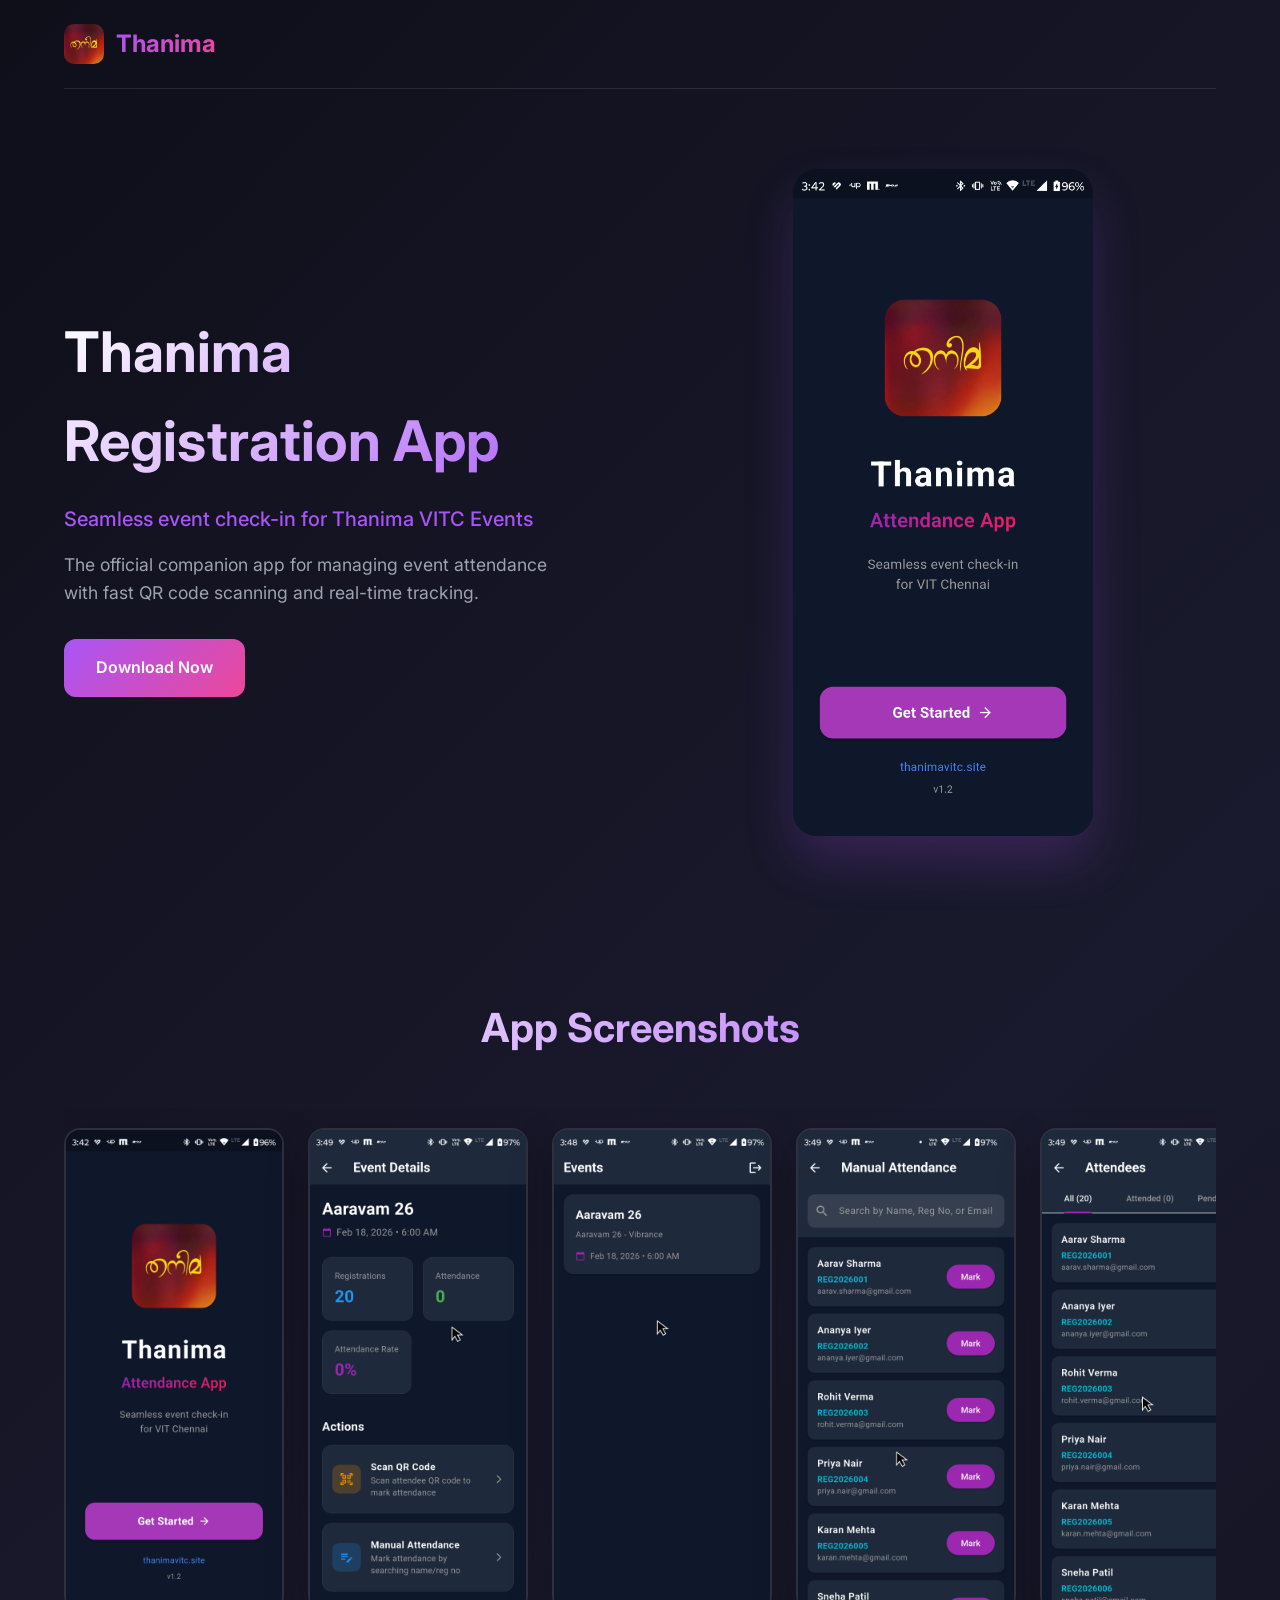
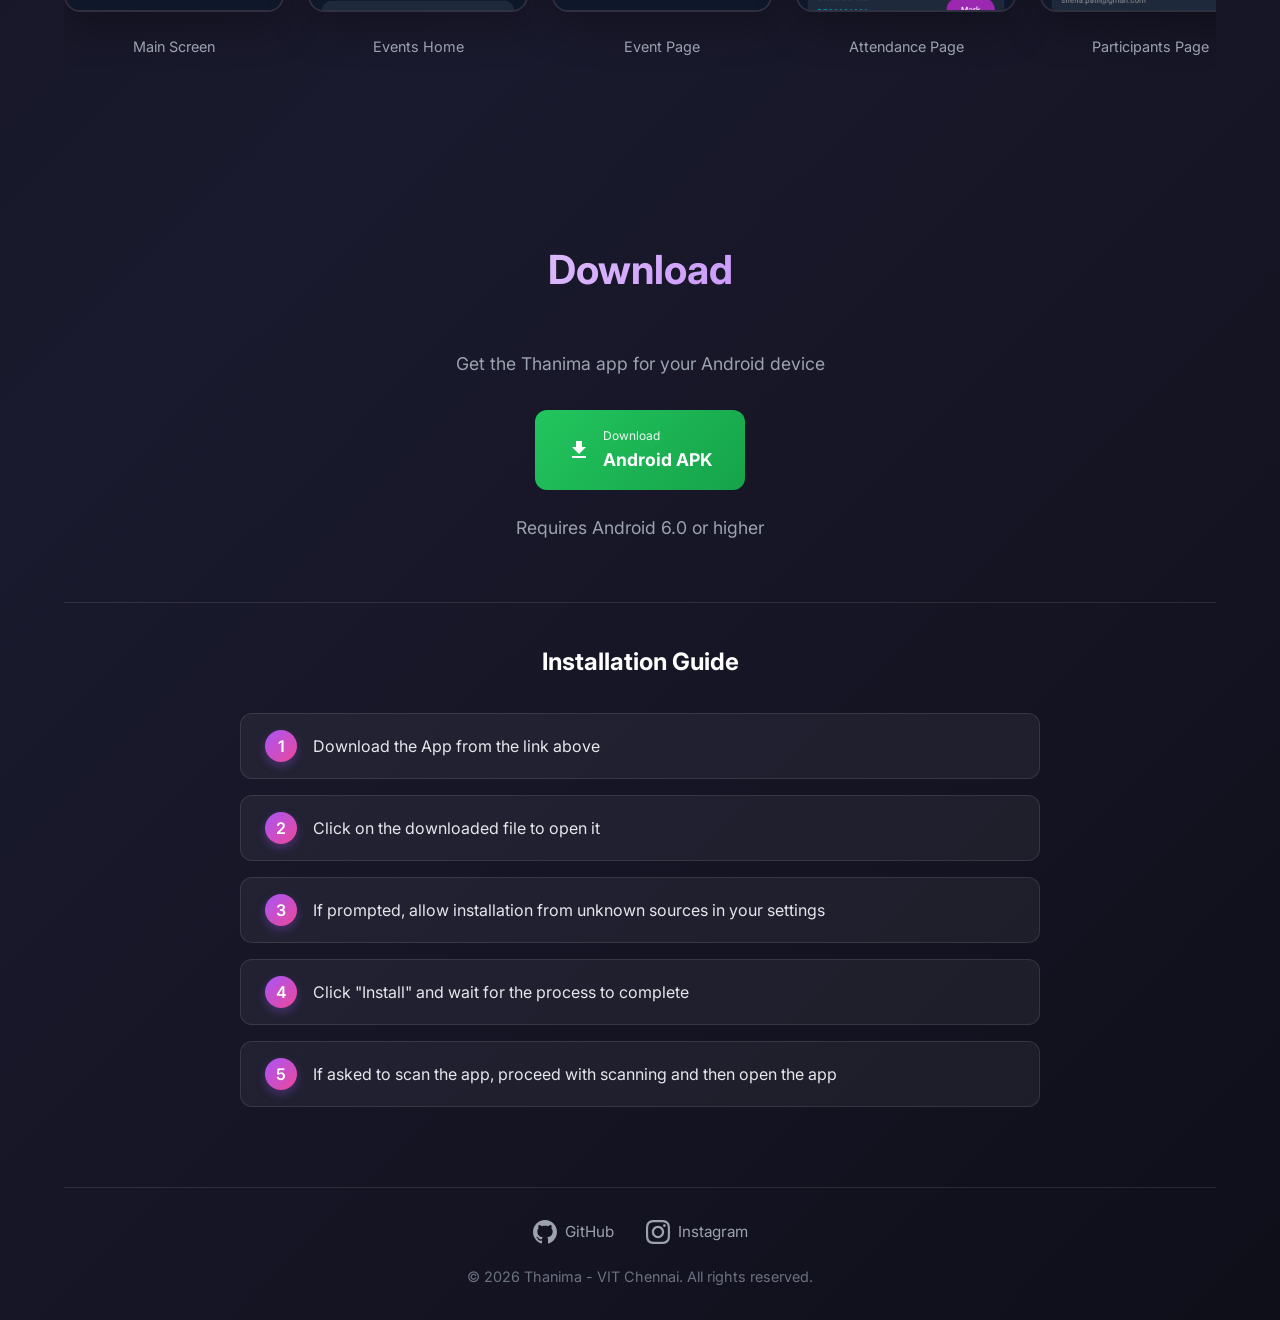
==== docs/index.html @ 4bfd502a "added website and refresh option in app" ====
<!DOCTYPE html>
<html lang="en">

<head>
    <meta charset="UTF-8">
    <meta name="viewport" content="width=device-width, initial-scale=1.0">
    <title>Thanima App - Event Check-in for VIT Chennai</title>
    <link rel="icon" type="image/jpeg" href="thanima_logo.jpg">
    <link rel="preconnect" href="https://fonts.googleapis.com">
    <link rel="preconnect" href="https://fonts.gstatic.com" crossorigin>
    <link href="https://fonts.googleapis.com/css2?family=Inter:wght@400;500;600;700&display=swap" rel="stylesheet">
    <link rel="stylesheet" href="styles.css">
</head>

<body>
    <div class="container">
        <!-- Header -->
        <header class="header">
            <a href="https://thanimavitc.site" class="logo">
                <img src="thanima_logo.jpg" alt="Thanima Logo" class="logo-img">
                <span class="logo-text">Thanima</span>
            </a>
        </header>

        <!-- Hero Section -->
        <section class="hero">
            <div class="hero-content">
                <h1>Thanima Registration App</h1>
                <p class="hero-subtitle">Seamless event check-in for Thanima VITC Events</p>
                <p class="hero-description">
                    The official companion app for managing event attendance with fast QR code scanning
                    and real-time tracking.
                </p>
                <a href="#download" class="btn btn-primary">Download Now</a>
            </div>
            <div class="hero-image">
                <img src="screenshots/main.png" alt="Thanima App Preview">
            </div>
        </section>

        <!-- Screenshots Section -->
        <section id="screenshots" class="screenshots">
            <h2>App Screenshots</h2>
            <div class="screenshots-carousel">
                <div class="screenshot-item">
                    <img src="screenshots/main.png" alt="Welcome Screen">
                    <p>Main Screen</p>
                </div>
                <div class="screenshot-item">
                    <img src="screenshots/events-home.png" alt="Login Screen">
                    <p>Events Home</p>
                </div>
                <div class="screenshot-item">
                    <img src="screenshots/events.png" alt="Events Dashboard">
                    <p>Event Page</p>
                </div>
                <div class="screenshot-item">
                    <img src="screenshots/attendence.png" alt="QR Scanner">
                    <p>Attendance Page</p>
                </div>
                <div class="screenshot-item">
                    <img src="screenshots/participants.png" alt="QR Scanner">
                    <p>Participants Page</p>
                </div>
            </div>
        </section>

        <!-- Download Section -->
        <section id="download" class="download">
            <h2>Download</h2>
            <p>Get the Thanima app for your Android device</p>
            <div class="download-buttons">
                <a href="app-release.apk" class="btn btn-download" download>
                    <svg viewBox="0 0 24 24" fill="currentColor" width="24" height="24">
                        <path d="M5 20h14v-2H5v2zM19 9h-4V3H9v6H5l7 7 7-7z" />
                    </svg>
                    <span>
                        <small>Download</small>
                        <strong>Android APK</strong>
                    </span>
                </a>
            </div>
            <p class="download-note">Requires Android 6.0 or higher</p>

            <!-- Installation Guide -->
            <div class="install-guide">
                <h3>Installation Guide</h3>
                <div class="install-steps-text">
                    <div class="step-item">
                        <span class="step-number">1</span>
                        <p>Download the App from the link above</p>
                    </div>
                    <div class="step-item">
                        <span class="step-number">2</span>
                        <p>Click on the downloaded file to open it</p>
                    </div>
                    <div class="step-item">
                        <span class="step-number">3</span>
                        <p>If prompted, allow installation from unknown sources in your settings</p>
                    </div>
                    <div class="step-item">
                        <span class="step-number">4</span>
                        <p>Click "Install" and wait for the process to complete</p>
                    </div>
                    <div class="step-item">
                        <span class="step-number">5</span>
                        <p>If asked to scan the app, proceed with scanning and then open the app</p>
                    </div>
                </div>
            </div>
        </section>

        <!-- Footer -->
        <footer class="footer">
            <div class="footer-links">
                <a href="https://github.com/ThanimaVITC" target="_blank" rel="noopener">
                    <svg viewBox="0 0 24 24" fill="currentColor" width="24" height="24">
                        <path
                            d="M12 0c-6.626 0-12 5.373-12 12 0 5.302 3.438 9.8 8.207 11.387.599.111.793-.261.793-.577v-2.234c-3.338.726-4.033-1.416-4.033-1.416-.546-1.387-1.333-1.756-1.333-1.756-1.089-.745.083-.729.083-.729 1.205.084 1.839 1.237 1.839 1.237 1.07 1.834 2.807 1.304 3.492.997.107-.775.418-1.305.762-1.604-2.665-.305-5.467-1.334-5.467-5.931 0-1.311.469-2.381 1.236-3.221-.124-.303-.535-1.524.117-3.176 0 0 1.008-.322 3.301 1.23.957-.266 1.983-.399 3.003-.404 1.02.005 2.047.138 3.006.404 2.291-1.552 3.297-1.23 3.297-1.23.653 1.653.242 2.874.118 3.176.77.84 1.235 1.911 1.235 3.221 0 4.609-2.807 5.624-5.479 5.921.43.372.823 1.102.823 2.222v3.293c0 .319.192.694.801.576 4.765-1.589 8.199-6.086 8.199-11.386 0-6.627-5.373-12-12-12z" />
                    </svg>
                    GitHub
                </a>
                <a href="https://instagram.com/thanimavitc" target="_blank" rel="noopener">
                    <svg viewBox="0 0 24 24" fill="currentColor" width="24" height="24">
                        <path
                            d="M12 2.163c3.204 0 3.584.012 4.85.07 3.252.148 4.771 1.691 4.919 4.919.058 1.265.069 1.645.069 4.849 0 3.205-.012 3.584-.069 4.849-.149 3.225-1.664 4.771-4.919 4.919-1.266.058-1.644.07-4.85.07-3.204 0-3.584-.012-4.849-.07-3.26-.149-4.771-1.699-4.919-4.92-.058-1.265-.07-1.644-.07-4.849 0-3.204.013-3.583.07-4.849.149-3.227 1.664-4.771 4.919-4.919 1.266-.057 1.645-.069 4.849-.069zm0-2.163c-3.259 0-3.667.014-4.947.072-4.358.2-6.78 2.618-6.98 6.98-.059 1.281-.073 1.689-.073 4.948 0 3.259.014 3.668.072 4.948.2 4.358 2.618 6.78 6.98 6.98 1.281.058 1.689.072 4.948.072 3.259 0 3.668-.014 4.948-.072 4.354-.2 6.782-2.618 6.979-6.98.059-1.28.073-1.689.073-4.948 0-3.259-.014-3.667-.072-4.947-.196-4.354-2.617-6.78-6.979-6.98-1.281-.059-1.69-.073-4.949-.073zm0 5.838c-3.403 0-6.162 2.759-6.162 6.162s2.759 6.163 6.162 6.163 6.162-2.759 6.162-6.163c0-3.403-2.759-6.162-6.162-6.162zm0 10.162c-2.209 0-4-1.79-4-4 0-2.209 1.791-4 4-4s4 1.791 4 4c0 2.21-1.791 4-4 4zm6.406-11.845c-.796 0-1.441.645-1.441 1.44s.645 1.44 1.441 1.44c.795 0 1.439-.645 1.439-1.44s-.644-1.44-1.439-1.44z" />
                    </svg>
                    Instagram
                </a>
            </div>
            <p>&copy; 2026 Thanima - VIT Chennai. All rights reserved.</p>
        </footer>
    </div>
</body>

</html>
---- docs/styles.css ----
/* Reset and Base Styles */
* {
    margin: 0;
    padding: 0;
    box-sizing: border-box;
}

html {
    scroll-behavior: smooth;
}

body {
    font-family: 'Inter', -apple-system, BlinkMacSystemFont, sans-serif;
    background: linear-gradient(135deg, #0f0f1a 0%, #1a1a2e 50%, #0f0f1a 100%);
    color: #ffffff;
    min-height: 100vh;
    line-height: 1.6;
}

.container {
    max-width: 1200px;
    margin: 0 auto;
    padding: 0 24px;
}

/* Header */
.header {
    display: flex;
    justify-content: space-between;
    align-items: center;
    padding: 24px 0;
    border-bottom: 1px solid rgba(255, 255, 255, 0.1);
}

.logo {
    display: flex;
    align-items: center;
    gap: 12px;
    text-decoration: none;
}

.logo-img {
    width: 40px;
    height: 40px;
    border-radius: 10px;
}

.logo-text {
    font-size: 1.5rem;
    font-weight: 700;
    background: linear-gradient(135deg, #a855f7, #ec4899);
    -webkit-background-clip: text;
    -webkit-text-fill-color: transparent;
    background-clip: text;
}

.nav {
    display: flex;
    gap: 32px;
    align-items: center;
}

.nav a {
    color: #9ca3af;
    text-decoration: none;
    font-size: 0.95rem;
    font-weight: 500;
    transition: color 0.2s;
}

.nav a:hover {
    color: #ffffff;
}

.nav-download {
    background: linear-gradient(135deg, #a855f7, #ec4899);
    color: #fff !important;
    padding: 10px 20px;
    border-radius: 8px;
}

/* Hero Section */
.hero {
    display: flex;
    align-items: center;
    justify-content: space-between;
    padding: 80px 0;
    gap: 60px;
}

.hero-content {
    flex: 1;
}

.hero h1 {
    font-size: 3.5rem;
    font-weight: 700;
    margin-bottom: 16px;
    background: linear-gradient(135deg, #ffffff, #a855f7);
    -webkit-background-clip: text;
    -webkit-text-fill-color: transparent;
    background-clip: text;
}

.hero-subtitle {
    font-size: 1.25rem;
    color: #a855f7;
    margin-bottom: 16px;
    font-weight: 500;
}

.hero-description {
    font-size: 1.1rem;
    color: #9ca3af;
    margin-bottom: 32px;
    max-width: 500px;
}

.hero-image {
    flex: 1;
    display: flex;
    justify-content: center;
}

.hero-image img {
    max-width: 300px;
    height: auto;
    border-radius: 24px;
    box-shadow: 0 25px 50px rgba(168, 85, 247, 0.2);
}

/* Buttons */
.btn {
    display: inline-flex;
    align-items: center;
    gap: 12px;
    padding: 16px 32px;
    border-radius: 12px;
    font-size: 1rem;
    font-weight: 600;
    text-decoration: none;
    transition: all 0.3s;
}

.btn-primary {
    background: linear-gradient(135deg, #a855f7, #ec4899);
    color: #fff;
}

.btn-primary:hover {
    transform: translateY(-2px);
    box-shadow: 0 10px 30px rgba(168, 85, 247, 0.4);
}

.btn-download {
    background: linear-gradient(135deg, #22c55e, #16a34a);
    color: #fff;
}

.btn-download:hover {
    transform: translateY(-2px);
    box-shadow: 0 10px 30px rgba(34, 197, 94, 0.4);
}

.btn-download span {
    display: flex;
    flex-direction: column;
    align-items: flex-start;
}

.btn-download small {
    font-size: 0.75rem;
    font-weight: 400;
    opacity: 0.9;
}

.btn-download strong {
    font-size: 1.1rem;
}

/* Features Section */
.features {
    padding: 80px 0;
}

.features h2,
.screenshots h2,
.download h2 {
    font-size: 2.5rem;
    text-align: center;
    margin-bottom: 48px;
    background: linear-gradient(135deg, #ffffff, #a855f7);
    -webkit-background-clip: text;
    -webkit-text-fill-color: transparent;
    background-clip: text;
}

.features-grid {
    display: grid;
    grid-template-columns: repeat(auto-fit, minmax(250px, 1fr));
    gap: 24px;
}

.feature-card {
    background: rgba(255, 255, 255, 0.05);
    border: 1px solid rgba(255, 255, 255, 0.1);
    border-radius: 16px;
    padding: 32px;
    transition: all 0.3s;
}

.feature-card:hover {
    background: rgba(255, 255, 255, 0.08);
    transform: translateY(-4px);
    border-color: rgba(168, 85, 247, 0.3);
}

.feature-icon {
    width: 48px;
    height: 48px;
    background: linear-gradient(135deg, rgba(168, 85, 247, 0.2), rgba(236, 72, 153, 0.2));
    border-radius: 12px;
    display: flex;
    align-items: center;
    justify-content: center;
    margin-bottom: 20px;
}

.feature-icon svg {
    width: 24px;
    height: 24px;
    color: #a855f7;
}

.feature-card h3 {
    font-size: 1.25rem;
    margin-bottom: 12px;
    color: #ffffff;
}

.feature-card p {
    color: #9ca3af;
    font-size: 0.95rem;
}

/* Screenshots Section */
.screenshots {
    padding: 80px 0;
}

.screenshots-carousel {
    display: flex;
    gap: 24px;
    overflow-x: auto;
    padding: 20px 0;
    scroll-snap-type: x mandatory;
}

.screenshot-item {
    flex: 0 0 auto;
    text-align: center;
    scroll-snap-align: center;
}

.screenshot-item img {
    width: 220px;
    height: auto;
    border-radius: 16px;
    border: 2px solid rgba(255, 255, 255, 0.1);
    box-shadow: 0 15px 40px rgba(0, 0, 0, 0.3);
    transition: transform 0.3s;
}

.screenshot-item img:hover {
    transform: scale(1.05);
}

.screenshot-item p {
    margin-top: 16px;
    color: #9ca3af;
    font-size: 0.9rem;
}

/* Download Section */
.download {
    padding: 80px 0;
    text-align: center;
}

.download>p {
    color: #9ca3af;
    margin-bottom: 32px;
    font-size: 1.1rem;
}

.download-buttons {
    display: flex;
    justify-content: center;
    gap: 16px;
    margin-bottom: 24px;
}

.download-note {
    color: #6b7280;
    font-size: 0.85rem;
}

/* Footer */
.footer {
    border-top: 1px solid rgba(255, 255, 255, 0.1);
    padding: 32px 0;
    text-align: center;
    color: #6b7280;
    font-size: 0.9rem;
}

.footer-links {
    display: flex;
    justify-content: center;
    gap: 32px;
    margin-bottom: 20px;
}

.footer-links a {
    display: flex;
    align-items: center;
    gap: 8px;
    color: #9ca3af;
    text-decoration: none;
    font-size: 0.95rem;
    transition: color 0.2s;
}

.footer-links a:hover {
    color: #a855f7;
}

.footer-links svg {
    transition: transform 0.2s;
}

.footer-links a:hover svg {
    transform: scale(1.1);
}

/* Installation Guide */
.install-guide {
    margin-top: 60px;
    padding-top: 40px;
    border-top: 1px solid rgba(255, 255, 255, 0.1);
}

.install-guide h3 {
    font-size: 1.5rem;
    margin-bottom: 32px;
    color: #ffffff;
    text-align: center;
}

.install-steps-text {
    max-width: 800px;
    margin: 0 auto;
    display: flex;
    flex-direction: column;
    gap: 16px;
}

.step-item {
    background: rgba(255, 255, 255, 0.05);
    border: 1px solid rgba(255, 255, 255, 0.1);
    border-radius: 12px;
    padding: 16px 24px;
    display: flex;
    align-items: center;
    gap: 16px;
    transition: all 0.2s;
}

.step-item:hover {
    background: rgba(255, 255, 255, 0.08);
    transform: translateX(4px);
    border-color: rgba(168, 85, 247, 0.3);
}

.step-number {
    width: 32px;
    height: 32px;
    background: linear-gradient(135deg, #a855f7, #ec4899);
    border-radius: 50%;
    display: flex;
    align-items: center;
    justify-content: center;
    font-weight: 600;
    font-size: 1rem;
    color: white;
    flex-shrink: 0;
    box-shadow: 0 4px 10px rgba(168, 85, 247, 0.3);
}

.step-item p {
    color: #e5e7eb;
    font-size: 1rem;
    margin: 0;
    text-align: left;
}

/* Responsive */
@media (max-width: 768px) {
    .header {
        flex-direction: column;
        gap: 20px;
    }

    .nav {
        gap: 16px;
    }

    .hero {
        flex-direction: column;
        text-align: center;
        padding: 40px 0;
    }

    .hero h1 {
        font-size: 2.5rem;
    }

    .hero-description {
        max-width: 100%;
    }

    .features h2,
    .screenshots h2,
    .download h2 {
        font-size: 2rem;
    }
}
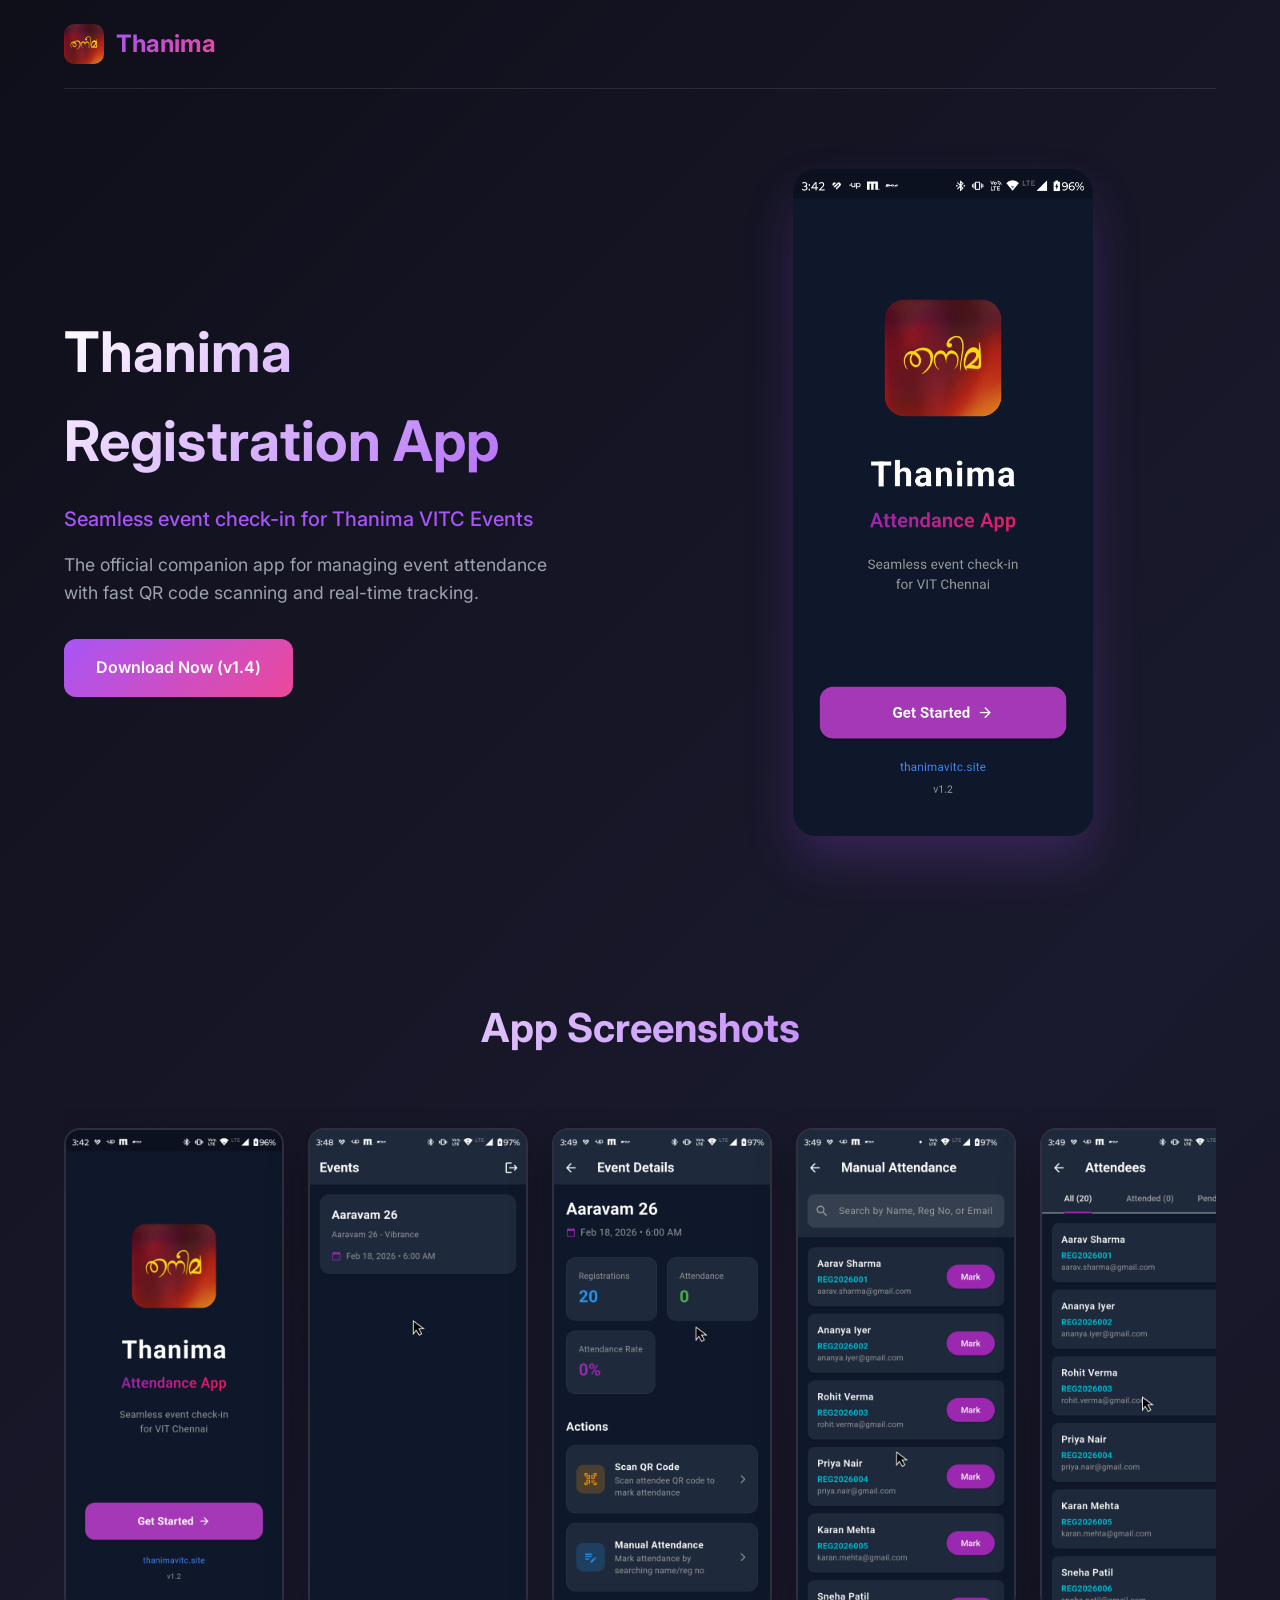
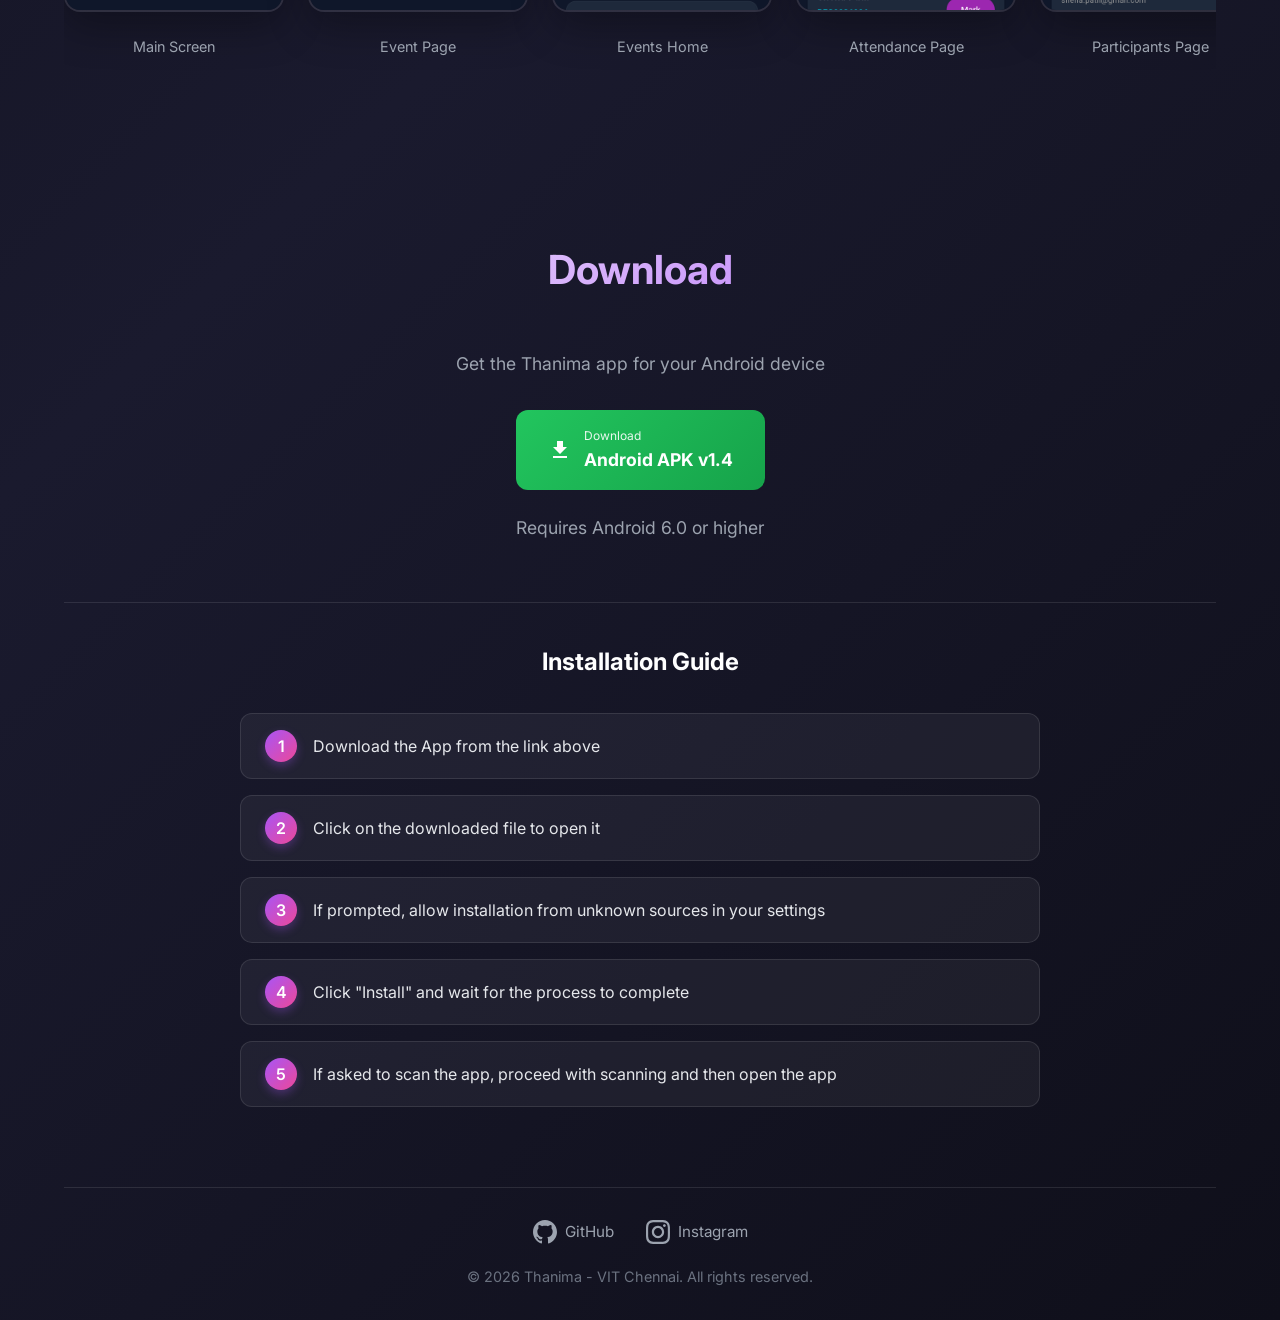
==== commit ab2b5c31: "updated webpage" ====
--- a/docs/index.html
+++ b/docs/index.html
@@ -31,7 +31,7 @@
                     The official companion app for managing event attendance with fast QR code scanning
                     and real-time tracking.
                 </p>
-                <a href="#download" class="btn btn-primary">Download Now</a>
+                <a href="#download" class="btn btn-primary">Download Now (v1.4)</a>
             </div>
             <div class="hero-image">
                 <img src="screenshots/main.png" alt="Thanima App Preview">
@@ -47,13 +47,14 @@
                     <p>Main Screen</p>
                 </div>
                 <div class="screenshot-item">
+                    <img src="screenshots/events.png" alt="Events Dashboard">
+                    <p>Event Page</p>
+                </div>
+                <div class="screenshot-item">
                     <img src="screenshots/events-home.png" alt="Login Screen">
                     <p>Events Home</p>
                 </div>
-                <div class="screenshot-item">
-                    <img src="screenshots/events.png" alt="Events Dashboard">
-                    <p>Event Page</p>
-                </div>
+
                 <div class="screenshot-item">
                     <img src="screenshots/attendence.png" alt="QR Scanner">
                     <p>Attendance Page</p>
@@ -70,13 +71,13 @@
             <h2>Download</h2>
             <p>Get the Thanima app for your Android device</p>
             <div class="download-buttons">
-                <a href="app-release.apk" class="btn btn-download" download>
+                <a href="https://github.com/ThanimaVITC/thanima-ticket-generation-mobile-app/releases/download/v1.4/thanima_reg_v1.4.apk" class="btn btn-download" download>
                     <svg viewBox="0 0 24 24" fill="currentColor" width="24" height="24">
                         <path d="M5 20h14v-2H5v2zM19 9h-4V3H9v6H5l7 7 7-7z" />
                     </svg>
                     <span>
                         <small>Download</small>
-                        <strong>Android APK</strong>
+                        <strong>Android APK v1.4</strong>
                     </span>
                 </a>
             </div>
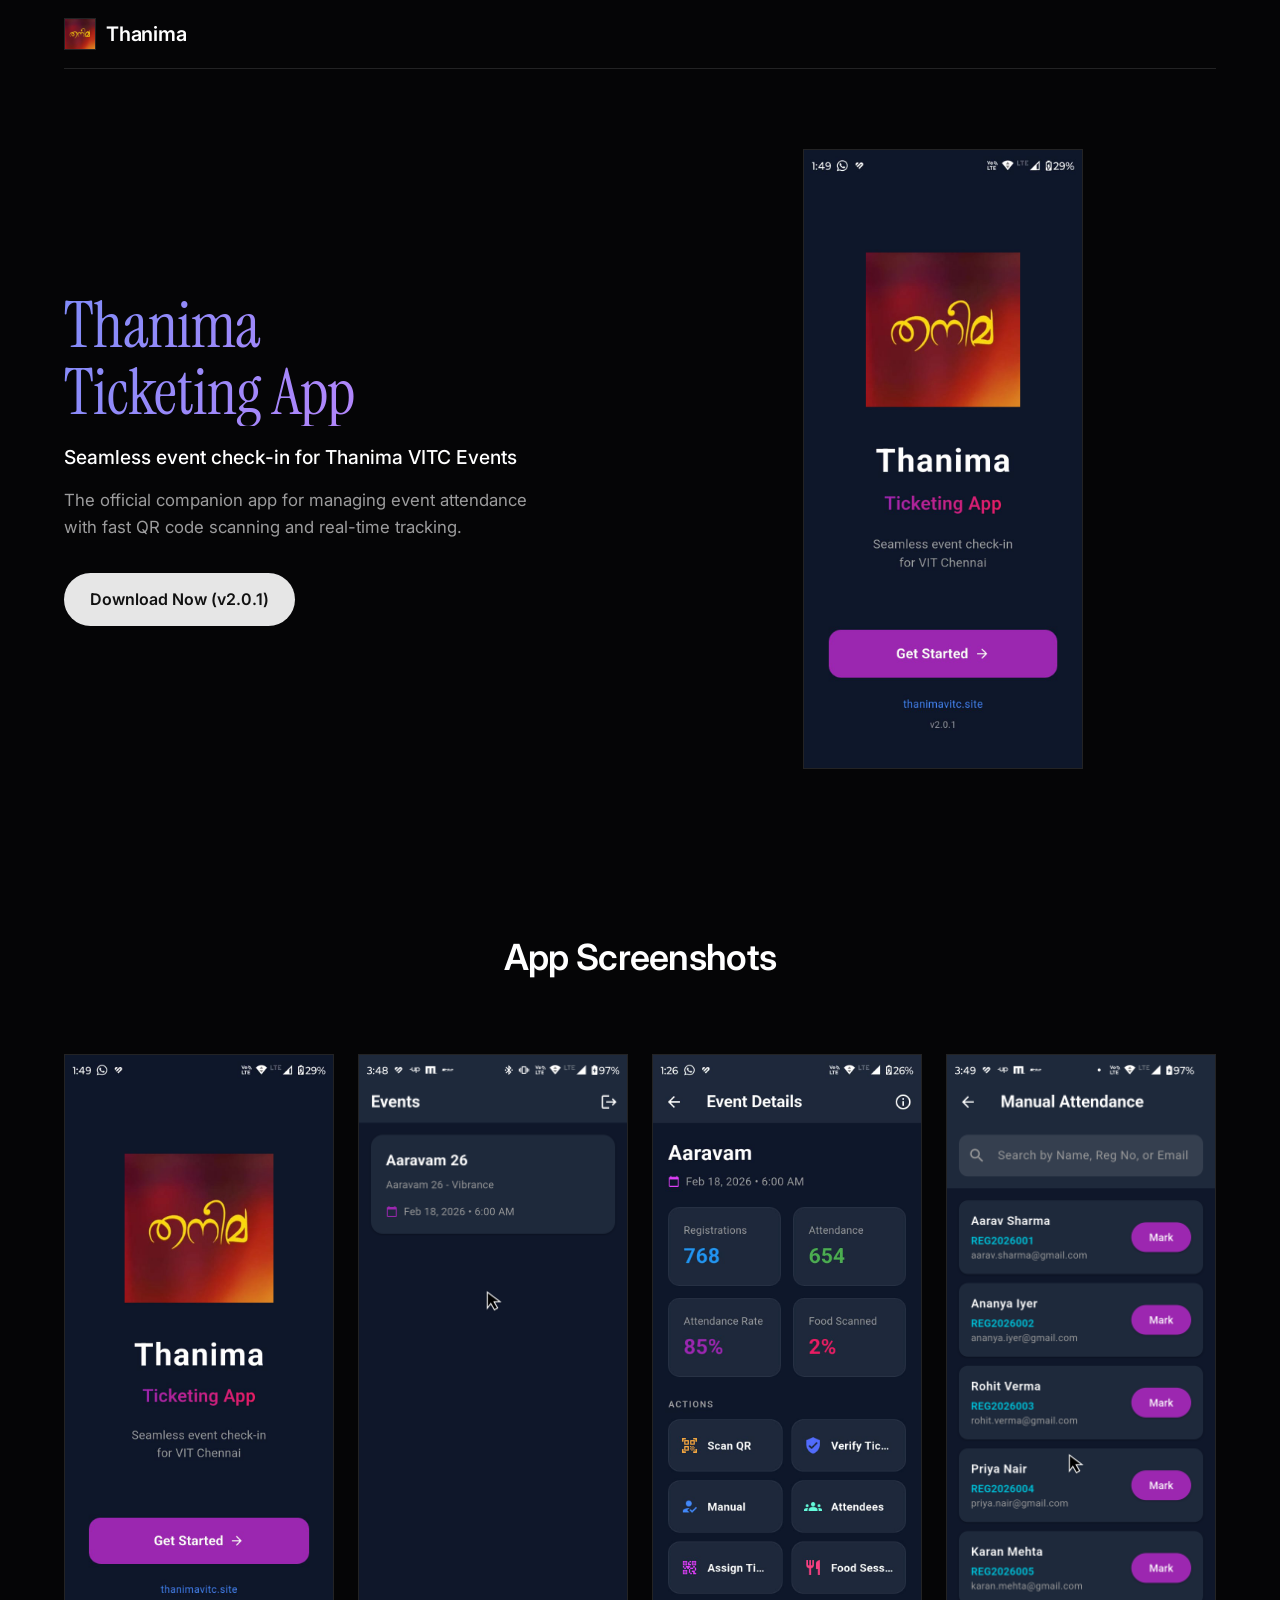
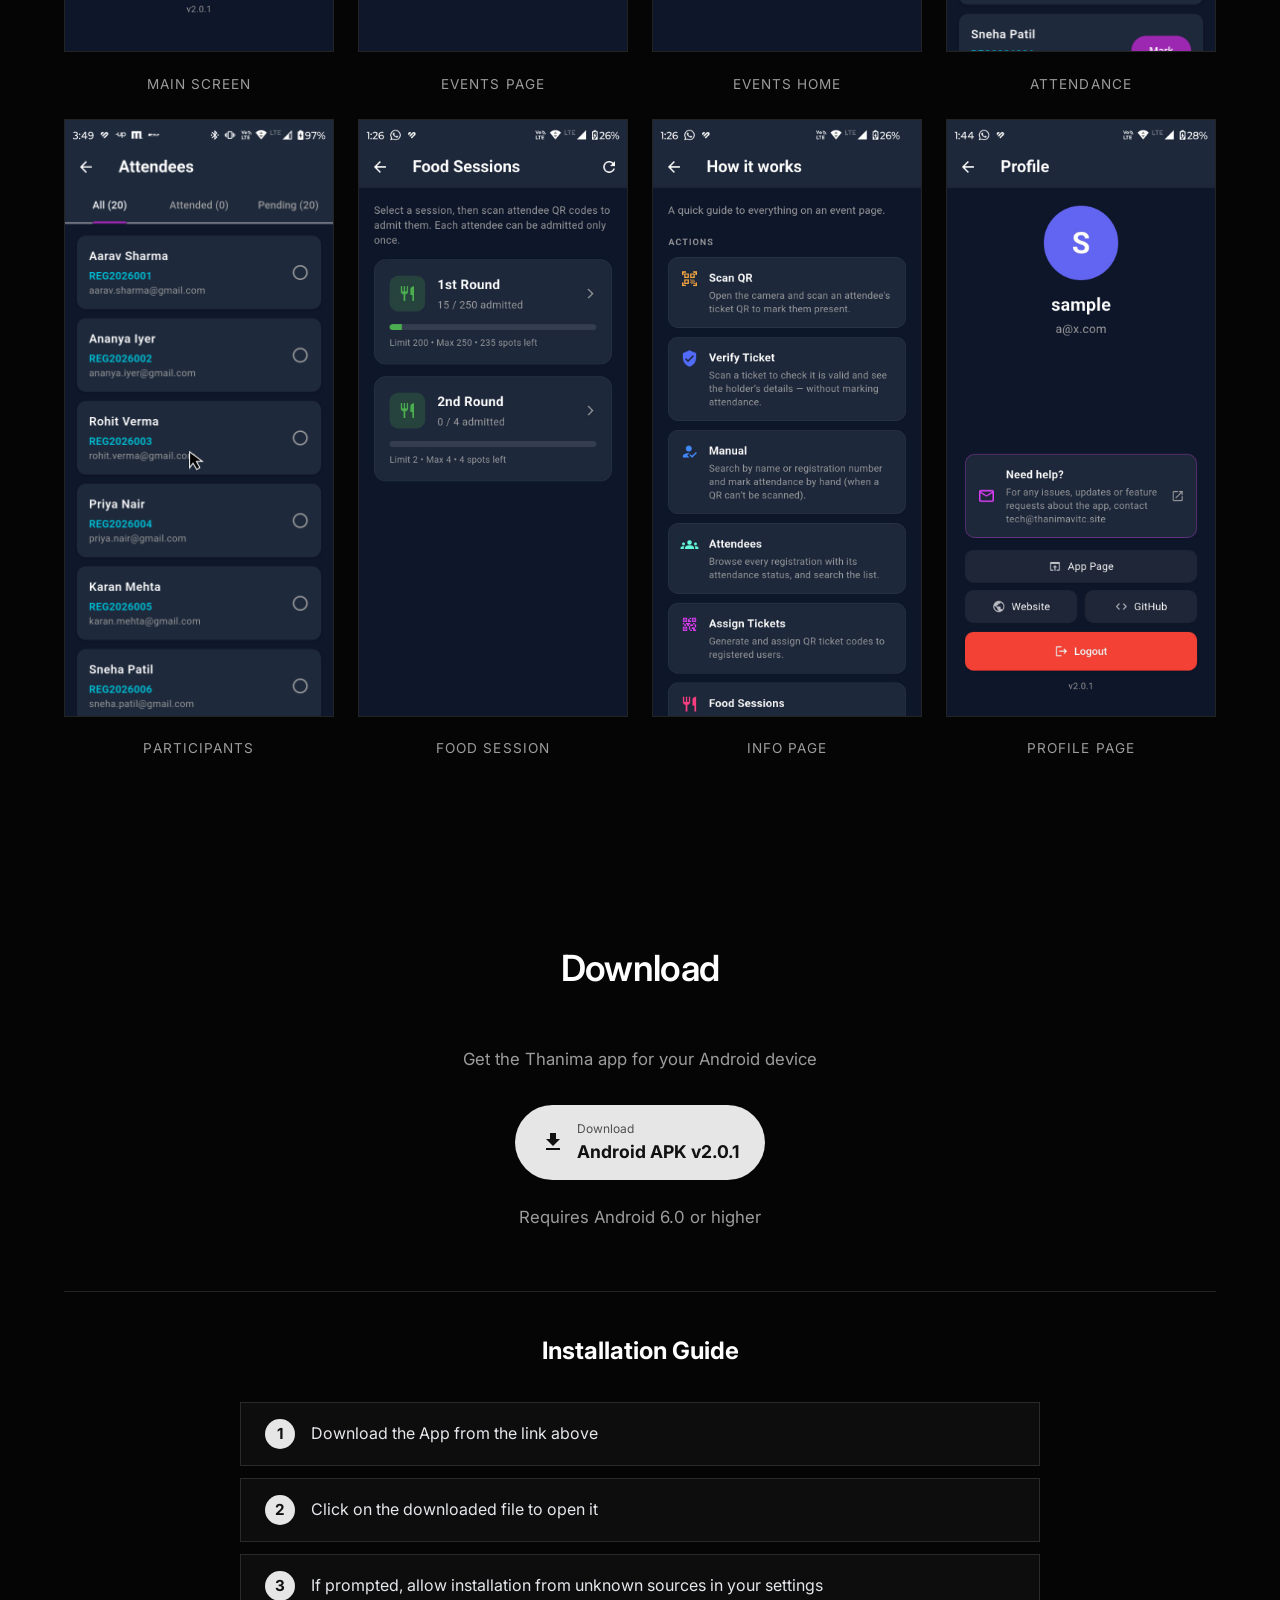
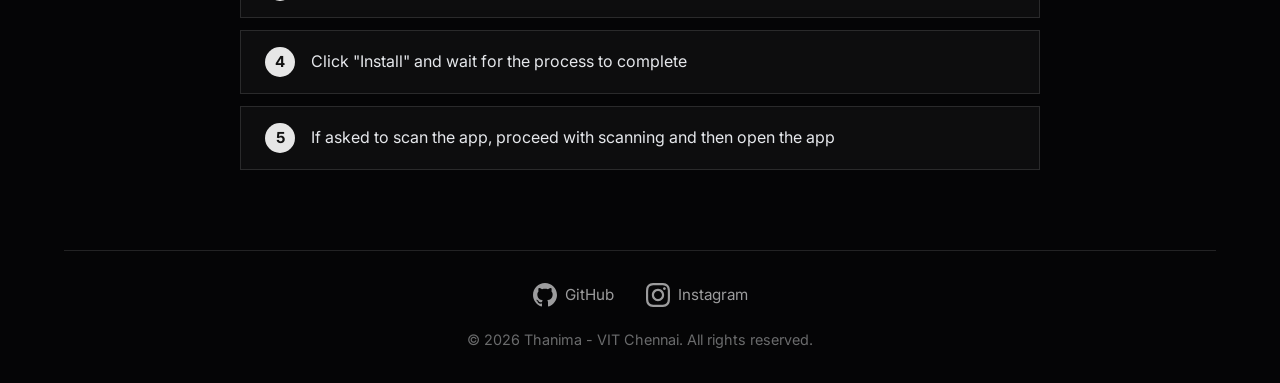
==== commit 523cca60: "Added food session, caching and updated ui and versino to v2.0.1" ====
--- a/docs/index.html
+++ b/docs/index.html
@@ -4,11 +4,11 @@
 <head>
     <meta charset="UTF-8">
     <meta name="viewport" content="width=device-width, initial-scale=1.0">
-    <title>Thanima App - Event Check-in for VIT Chennai</title>
+    <title>Thanima Ticketing App - Event Check-in for VIT Chennai</title>
     <link rel="icon" type="image/jpeg" href="thanima_logo.jpg">
     <link rel="preconnect" href="https://fonts.googleapis.com">
     <link rel="preconnect" href="https://fonts.gstatic.com" crossorigin>
-    <link href="https://fonts.googleapis.com/css2?family=Inter:wght@400;500;600;700&display=swap" rel="stylesheet">
+    <link href="https://fonts.googleapis.com/css2?family=Inter:wght@400;500;600;700&family=Instrument+Serif:ital@0;1&display=swap" rel="stylesheet">
     <link rel="stylesheet" href="styles.css">
 </head>
 
@@ -25,13 +25,13 @@
         <!-- Hero Section -->
         <section class="hero">
             <div class="hero-content">
-                <h1>Thanima Registration App</h1>
+                <h1>Thanima<br class="mobile-break"> Ticketing App</h1>
                 <p class="hero-subtitle">Seamless event check-in for Thanima VITC Events</p>
                 <p class="hero-description">
                     The official companion app for managing event attendance with fast QR code scanning
                     and real-time tracking.
                 </p>
-                <a href="#download" class="btn btn-primary">Download Now (v1.4)</a>
+                <a href="#download" class="btn btn-primary">Download Now (v2.0.1)</a>
             </div>
             <div class="hero-image">
                 <img src="screenshots/main.png" alt="Thanima App Preview">
@@ -43,25 +43,36 @@
             <h2>App Screenshots</h2>
             <div class="screenshots-carousel">
                 <div class="screenshot-item">
-                    <img src="screenshots/main.png" alt="Welcome Screen">
+                    <img src="screenshots/main.png" alt="Main Screen" loading="lazy">
                     <p>Main Screen</p>
                 </div>
                 <div class="screenshot-item">
-                    <img src="screenshots/events.png" alt="Events Dashboard">
-                    <p>Event Page</p>
+                    <img src="screenshots/events.png" alt="Events Page" loading="lazy">
+                    <p>Events Page</p>
                 </div>
                 <div class="screenshot-item">
-                    <img src="screenshots/events-home.png" alt="Login Screen">
+                    <img src="screenshots/events-home.png" alt="Events Home" loading="lazy">
                     <p>Events Home</p>
                 </div>
-
                 <div class="screenshot-item">
-                    <img src="screenshots/attendence.png" alt="QR Scanner">
-                    <p>Attendance Page</p>
+                    <img src="screenshots/attendence.png" alt="Attendance" loading="lazy">
+                    <p>Attendance</p>
                 </div>
                 <div class="screenshot-item">
-                    <img src="screenshots/participants.png" alt="QR Scanner">
-                    <p>Participants Page</p>
+                    <img src="screenshots/participants.png" alt="Participants" loading="lazy">
+                    <p>Participants</p>
+                </div>
+                <div class="screenshot-item">
+                    <img src="screenshots/food-sessino.png" alt="Food Session" loading="lazy">
+                    <p>Food Session</p>
+                </div>
+                <div class="screenshot-item">
+                    <img src="screenshots/info-page.png" alt="Info Page" loading="lazy">
+                    <p>Info Page</p>
+                </div>
+                <div class="screenshot-item">
+                    <img src="screenshots/profile.png" alt="Profile Page" loading="lazy">
+                    <p>Profile Page</p>
                 </div>
             </div>
         </section>
@@ -71,13 +82,13 @@
             <h2>Download</h2>
             <p>Get the Thanima app for your Android device</p>
             <div class="download-buttons">
-                <a href="https://github.com/ThanimaVITC/thanima-ticket-generation-mobile-app/releases/download/v1.4/thanima_reg_v1.4.apk" class="btn btn-download" download>
+                <a href="https://github.com/ThanimaVITC/thanima-ticket-generation-mobile-app/releases/download/v1.4/thanima_reg_v1.4_updated.apk" class="btn btn-download" download>
                     <svg viewBox="0 0 24 24" fill="currentColor" width="24" height="24">
                         <path d="M5 20h14v-2H5v2zM19 9h-4V3H9v6H5l7 7 7-7z" />
                     </svg>
                     <span>
                         <small>Download</small>
-                        <strong>Android APK v1.4</strong>
+                        <strong>Android APK v2.0.1</strong>
                     </span>
                 </a>
             </div>
--- a/docs/styles.css
+++ b/docs/styles.css
@@ -9,10 +9,21 @@
     scroll-behavior: smooth;
 }
 
+:root {
+    --bg: #050506;
+    --fg: #ffffff;
+    --muted: #9c9c9d;
+    --muted-2: #6a6b6c;
+    --border: rgba(255, 255, 255, 0.12);
+    --surface: rgba(255, 255, 255, 0.03);
+    --surface-hover: rgba(255, 255, 255, 0.07);
+    --name-gradient: linear-gradient(120deg, #818cf8 0%, #c084fc 40%, #f472b6 70%, #fb923c 100%);
+}
+
 body {
     font-family: 'Inter', -apple-system, BlinkMacSystemFont, sans-serif;
-    background: linear-gradient(135deg, #0f0f1a 0%, #1a1a2e 50%, #0f0f1a 100%);
-    color: #ffffff;
+    background: var(--bg);
+    color: var(--fg);
     min-height: 100vh;
     line-height: 1.6;
 }
@@ -28,40 +39,38 @@
     display: flex;
     justify-content: space-between;
     align-items: center;
-    padding: 24px 0;
-    border-bottom: 1px solid rgba(255, 255, 255, 0.1);
+    padding: 18px 0;
+    border-bottom: 1px solid var(--border);
 }
 
 .logo {
     display: flex;
     align-items: center;
-    gap: 12px;
+    gap: 10px;
     text-decoration: none;
 }
 
 .logo-img {
-    width: 40px;
-    height: 40px;
-    border-radius: 10px;
+    width: 32px;
+    height: 32px;
+    border: 1px solid var(--border);
 }
 
 .logo-text {
-    font-size: 1.5rem;
-    font-weight: 700;
-    background: linear-gradient(135deg, #a855f7, #ec4899);
-    -webkit-background-clip: text;
-    -webkit-text-fill-color: transparent;
-    background-clip: text;
+    font-size: 1.25rem;
+    font-weight: 600;
+    letter-spacing: -0.01em;
+    color: var(--fg);
 }
 
 .nav {
     display: flex;
-    gap: 32px;
+    gap: 28px;
     align-items: center;
 }
 
 .nav a {
-    color: #9ca3af;
+    color: var(--muted);
     text-decoration: none;
     font-size: 0.95rem;
     font-weight: 500;
@@ -69,14 +78,15 @@
 }
 
 .nav a:hover {
-    color: #ffffff;
+    color: var(--fg);
 }
 
 .nav-download {
-    background: linear-gradient(135deg, #a855f7, #ec4899);
-    color: #fff !important;
-    padding: 10px 20px;
-    border-radius: 8px;
+    background: #e6e6e6;
+    color: #111 !important;
+    padding: 9px 18px;
+    border-radius: 9999px;
+    font-weight: 600;
 }
 
 /* Hero Section */
@@ -93,25 +103,40 @@
 }
 
 .hero h1 {
-    font-size: 3.5rem;
-    font-weight: 700;
+    font-family: 'Instrument Serif', Georgia, serif;
+    font-size: 4rem;
+    font-weight: 400;
+    line-height: 1.05;
+    letter-spacing: -0.01em;
     margin-bottom: 16px;
-    background: linear-gradient(135deg, #ffffff, #a855f7);
+    background: var(--name-gradient);
+    background-size: 200% 100%;
     -webkit-background-clip: text;
     -webkit-text-fill-color: transparent;
     background-clip: text;
+    animation: name-shift 8s ease-in-out infinite;
+}
+
+@keyframes name-shift {
+    0%, 100% { background-position: 0% 50%; }
+    50% { background-position: 100% 50%; }
+}
+
+/* Line break in hero title (all screens) */
+.mobile-break {
+    display: inline;
 }
 
 .hero-subtitle {
-    font-size: 1.25rem;
-    color: #a855f7;
-    margin-bottom: 16px;
+    font-size: 1.2rem;
+    color: var(--fg);
+    margin-bottom: 14px;
     font-weight: 500;
 }
 
 .hero-description {
-    font-size: 1.1rem;
-    color: #9ca3af;
+    font-size: 1.05rem;
+    color: var(--muted);
     margin-bottom: 32px;
     max-width: 500px;
 }
@@ -123,43 +148,42 @@
 }
 
 .hero-image img {
-    max-width: 300px;
+    max-width: 280px;
     height: auto;
-    border-radius: 24px;
-    box-shadow: 0 25px 50px rgba(168, 85, 247, 0.2);
-}
-
-/* Buttons */
+    border: 1px solid var(--border);
+}
+
+/* Buttons (pills) */
 .btn {
     display: inline-flex;
     align-items: center;
     gap: 12px;
-    padding: 16px 32px;
-    border-radius: 12px;
+    padding: 14px 26px;
+    border-radius: 9999px;
     font-size: 1rem;
     font-weight: 600;
     text-decoration: none;
-    transition: all 0.3s;
+    transition: all 0.2s;
 }
 
 .btn-primary {
-    background: linear-gradient(135deg, #a855f7, #ec4899);
-    color: #fff;
+    background: #e6e6e6;
+    color: #111;
 }
 
 .btn-primary:hover {
+    background: #ffffff;
     transform: translateY(-2px);
-    box-shadow: 0 10px 30px rgba(168, 85, 247, 0.4);
 }
 
 .btn-download {
-    background: linear-gradient(135deg, #22c55e, #16a34a);
-    color: #fff;
+    background: #e6e6e6;
+    color: #111;
 }
 
 .btn-download:hover {
+    background: #ffffff;
     transform: translateY(-2px);
-    box-shadow: 0 10px 30px rgba(34, 197, 94, 0.4);
 }
 
 .btn-download span {
@@ -171,7 +195,7 @@
 .btn-download small {
     font-size: 0.75rem;
     font-weight: 400;
-    opacity: 0.9;
+    opacity: 0.7;
 }
 
 .btn-download strong {
@@ -186,60 +210,57 @@
 .features h2,
 .screenshots h2,
 .download h2 {
-    font-size: 2.5rem;
+    font-size: 2.25rem;
+    font-weight: 600;
+    letter-spacing: -0.02em;
     text-align: center;
     margin-bottom: 48px;
-    background: linear-gradient(135deg, #ffffff, #a855f7);
-    -webkit-background-clip: text;
-    -webkit-text-fill-color: transparent;
-    background-clip: text;
+    color: var(--fg);
 }
 
 .features-grid {
     display: grid;
     grid-template-columns: repeat(auto-fit, minmax(250px, 1fr));
-    gap: 24px;
+    gap: 20px;
 }
 
 .feature-card {
-    background: rgba(255, 255, 255, 0.05);
-    border: 1px solid rgba(255, 255, 255, 0.1);
-    border-radius: 16px;
-    padding: 32px;
-    transition: all 0.3s;
+    background: var(--surface);
+    border: 1px solid var(--border);
+    padding: 28px;
+    transition: all 0.2s;
 }
 
 .feature-card:hover {
-    background: rgba(255, 255, 255, 0.08);
-    transform: translateY(-4px);
-    border-color: rgba(168, 85, 247, 0.3);
+    background: var(--surface-hover);
+    border-color: rgba(255, 255, 255, 0.25);
 }
 
 .feature-icon {
-    width: 48px;
-    height: 48px;
-    background: linear-gradient(135deg, rgba(168, 85, 247, 0.2), rgba(236, 72, 153, 0.2));
-    border-radius: 12px;
+    width: 44px;
+    height: 44px;
+    background: rgba(255, 255, 255, 0.06);
+    border: 1px solid var(--border);
     display: flex;
     align-items: center;
     justify-content: center;
-    margin-bottom: 20px;
+    margin-bottom: 18px;
 }
 
 .feature-icon svg {
-    width: 24px;
-    height: 24px;
-    color: #a855f7;
+    width: 22px;
+    height: 22px;
+    color: var(--fg);
 }
 
 .feature-card h3 {
-    font-size: 1.25rem;
-    margin-bottom: 12px;
-    color: #ffffff;
+    font-size: 1.2rem;
+    margin-bottom: 10px;
+    color: var(--fg);
 }
 
 .feature-card p {
-    color: #9ca3af;
+    color: var(--muted);
     font-size: 0.95rem;
 }
 
@@ -248,37 +269,36 @@
     padding: 80px 0;
 }
 
+/* Desktop: 4-up grid */
 .screenshots-carousel {
-    display: flex;
+    display: grid;
+    grid-template-columns: repeat(4, 1fr);
     gap: 24px;
-    overflow-x: auto;
     padding: 20px 0;
-    scroll-snap-type: x mandatory;
 }
 
 .screenshot-item {
-    flex: 0 0 auto;
     text-align: center;
-    scroll-snap-align: center;
 }
 
 .screenshot-item img {
-    width: 220px;
+    width: 100%;
     height: auto;
-    border-radius: 16px;
-    border: 2px solid rgba(255, 255, 255, 0.1);
-    box-shadow: 0 15px 40px rgba(0, 0, 0, 0.3);
-    transition: transform 0.3s;
+    border: 1px solid var(--border);
+    transition: border-color 0.2s, transform 0.2s;
 }
 
 .screenshot-item img:hover {
-    transform: scale(1.05);
+    transform: translateY(-4px);
+    border-color: rgba(255, 255, 255, 0.3);
 }
 
 .screenshot-item p {
-    margin-top: 16px;
-    color: #9ca3af;
-    font-size: 0.9rem;
+    margin-top: 14px;
+    color: var(--muted);
+    font-size: 0.85rem;
+    text-transform: uppercase;
+    letter-spacing: 0.08em;
 }
 
 /* Download Section */
@@ -288,9 +308,9 @@
 }
 
 .download>p {
-    color: #9ca3af;
+    color: var(--muted);
     margin-bottom: 32px;
-    font-size: 1.1rem;
+    font-size: 1.05rem;
 }
 
 .download-buttons {
@@ -301,16 +321,16 @@
 }
 
 .download-note {
-    color: #6b7280;
+    color: var(--muted-2);
     font-size: 0.85rem;
 }
 
 /* Footer */
 .footer {
-    border-top: 1px solid rgba(255, 255, 255, 0.1);
+    border-top: 1px solid var(--border);
     padding: 32px 0;
     text-align: center;
-    color: #6b7280;
+    color: var(--muted-2);
     font-size: 0.9rem;
 }
 
@@ -325,14 +345,14 @@
     display: flex;
     align-items: center;
     gap: 8px;
-    color: #9ca3af;
+    color: var(--muted);
     text-decoration: none;
     font-size: 0.95rem;
     transition: color 0.2s;
 }
 
 .footer-links a:hover {
-    color: #a855f7;
+    color: var(--fg);
 }
 
 .footer-links svg {
@@ -347,13 +367,13 @@
 .install-guide {
     margin-top: 60px;
     padding-top: 40px;
-    border-top: 1px solid rgba(255, 255, 255, 0.1);
+    border-top: 1px solid var(--border);
 }
 
 .install-guide h3 {
     font-size: 1.5rem;
     margin-bottom: 32px;
-    color: #ffffff;
+    color: var(--fg);
     text-align: center;
 }
 
@@ -362,13 +382,12 @@
     margin: 0 auto;
     display: flex;
     flex-direction: column;
-    gap: 16px;
+    gap: 12px;
 }
 
 .step-item {
-    background: rgba(255, 255, 255, 0.05);
-    border: 1px solid rgba(255, 255, 255, 0.1);
-    border-radius: 12px;
+    background: var(--surface);
+    border: 1px solid var(--border);
     padding: 16px 24px;
     display: flex;
     align-items: center;
@@ -377,24 +396,22 @@
 }
 
 .step-item:hover {
-    background: rgba(255, 255, 255, 0.08);
-    transform: translateX(4px);
-    border-color: rgba(168, 85, 247, 0.3);
+    background: var(--surface-hover);
+    border-color: rgba(255, 255, 255, 0.25);
 }
 
 .step-number {
-    width: 32px;
-    height: 32px;
-    background: linear-gradient(135deg, #a855f7, #ec4899);
-    border-radius: 50%;
+    width: 30px;
+    height: 30px;
+    background: #e6e6e6;
+    color: #111;
+    border-radius: 9999px;
     display: flex;
     align-items: center;
     justify-content: center;
-    font-weight: 600;
-    font-size: 1rem;
-    color: white;
+    font-weight: 700;
+    font-size: 0.95rem;
     flex-shrink: 0;
-    box-shadow: 0 4px 10px rgba(168, 85, 247, 0.3);
 }
 
 .step-item p {
@@ -422,7 +439,7 @@
     }
 
     .hero h1 {
-        font-size: 2.5rem;
+        font-size: 3rem;
     }
 
     .hero-description {
@@ -434,4 +451,23 @@
     .download h2 {
         font-size: 2rem;
     }
-}+
+    /* Mobile: horizontal slider */
+    .screenshots-carousel {
+        display: flex;
+        grid-template-columns: none;
+        gap: 16px;
+        overflow-x: auto;
+        padding: 16px 4px;
+        scroll-snap-type: x mandatory;
+    }
+
+    .screenshot-item {
+        flex: 0 0 auto;
+        scroll-snap-align: center;
+    }
+
+    .screenshot-item img {
+        width: 220px;
+    }
+}
